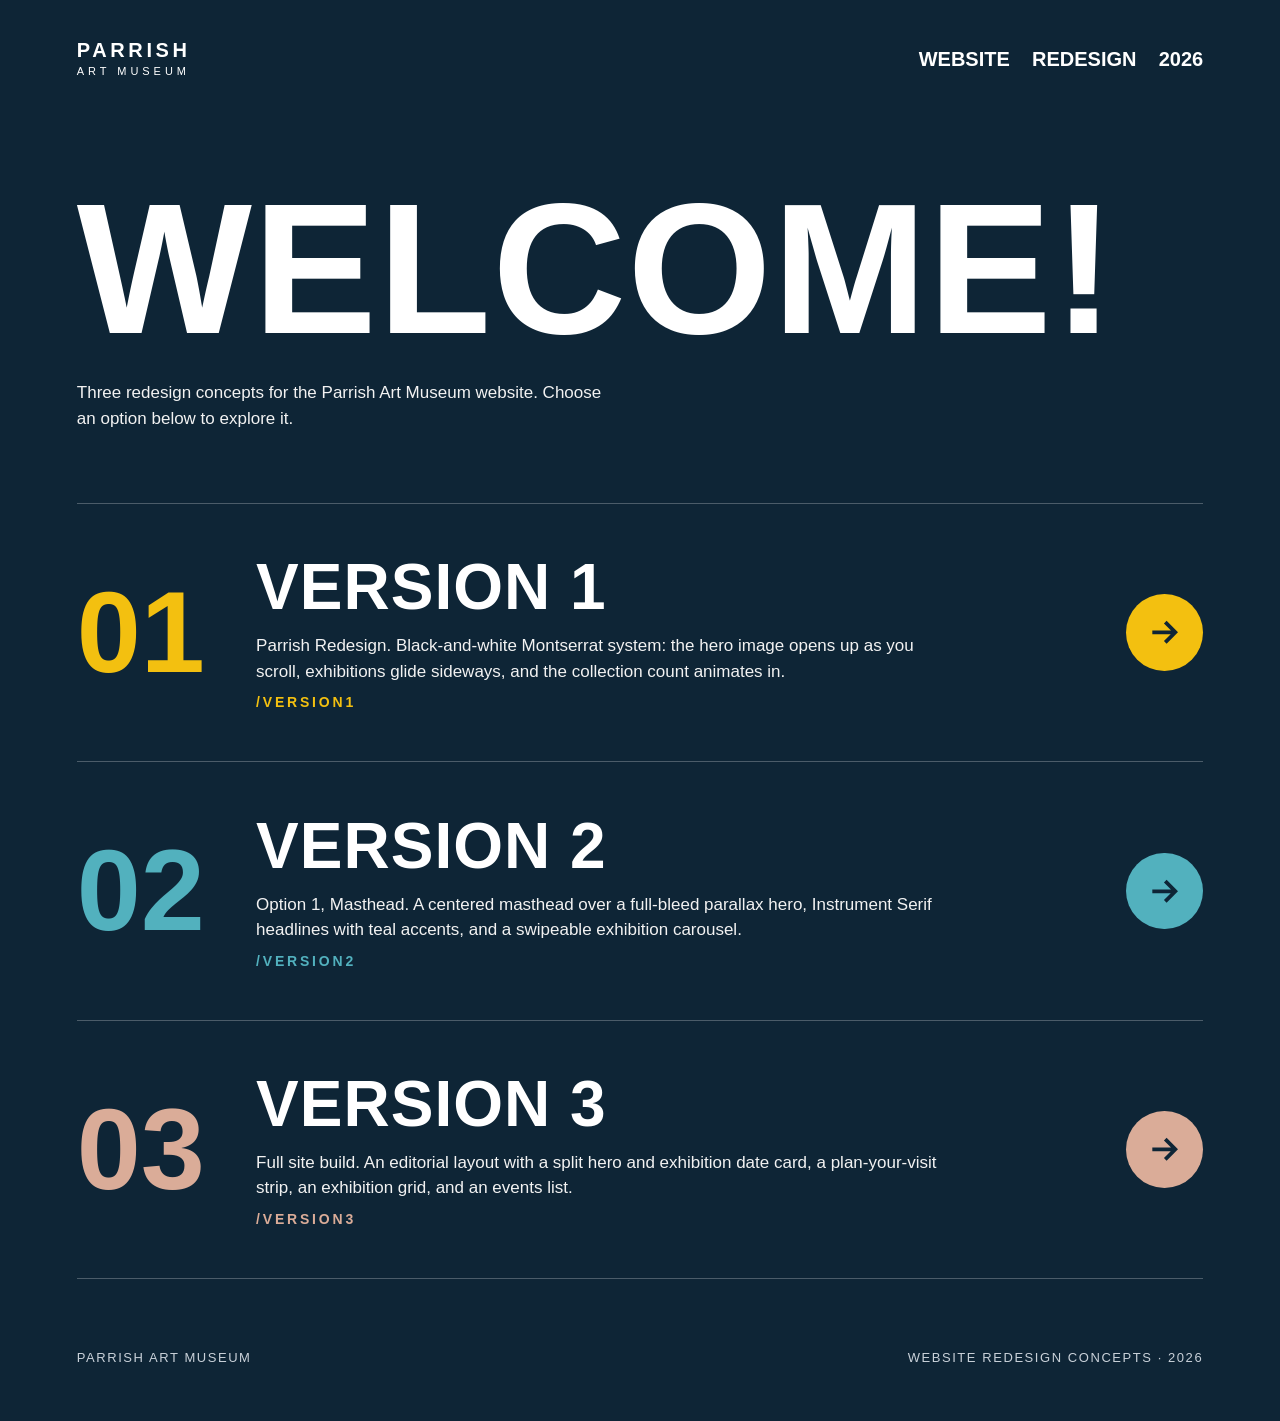
==== index.html @ 7e4fd644 "Add Parrish Art Museum redesign options site Welcome page at the root (worldsfastest.com style: no J" ====
<!doctype html><html lang=en><meta charset=utf-8><meta content="width=device-width,initial-scale=1" name=viewport><title>Welcome! Parrish Art Museum Redesign Options</title><meta content="Three website redesign concepts for the Parrish Art Museum." name=description><meta content="#0e2536" name=theme-color><meta http-equiv=Content-Security-Policy content="default-src 'none';style-src 'sha256-VtwgXTJKOHHGi5bl9LvwNJ9n7XnY6XzsssCmd6AD/yE=';img-src data:;base-uri 'none';form-action 'none'"><link href="data:image/svg+xml,%3csvg xmlns='http://www.w3.org/2000/svg' viewBox='0 0 16 16'%3e%3cpath fill='%23f3c010' d='M0 0h16v16H0z'/%3e%3cpath fill='%230e2536' fill-rule='evenodd' d='M5 3h4a3 3 0 0 1 0 6H7v4H5zm2 2v2h2a1 1 0 0 0 0-2z'/%3e%3c/svg%3e" rel=icon><style>*{box-sizing:border-box}body{margin:0;background:#0e2536;color:#fff;font:max(17px,1vw)/1.5 helvetica,arial,sans-serif}#s{position:fixed;top:.5rem;left:.5rem;z-index:9;padding:.5em 1em;background:#fff;color:#0e2536}#s:not(:focus){clip-path:inset(50%)}:focus-visible{box-shadow:0 0 0 6px #fff;outline:3px solid #0e2536;outline-offset:3px}header,main,footer{padding:0 max(16px,6%)}header{display:flex;flex-wrap:wrap;justify-content:space-between;align-items:center;gap:16px;padding-top:40px}#w{margin:0;font:700 20px/1 helvetica,arial,sans-serif;letter-spacing:.18em}#w span{display:block;margin-top:6px;font-size:11px;font-weight:400;letter-spacing:.36em}#b{margin:0;white-space:pre;font:700 20px/24px helvetica,arial,sans-serif}h1{margin:0;padding-top:12vh;font:700 clamp(44px,14.5vw,220px)/.9 helvetica,arial,sans-serif;letter-spacing:1px;text-transform:uppercase}#e{margin:28px 0 0;max-width:34rem;color:#f2f2f2}ol{list-style:none;margin:8vh 0 0;padding:0;border-top:1px solid #ffffff40}li{border-bottom:1px solid #ffffff40}li:nth-child(1){--c:#f3c010}li:nth-child(2){--c:#52b1be}li:nth-child(3){--c:#daac98}li a{display:grid;grid-template-columns:auto 1fr auto;align-items:center;gap:0 4vw;padding:clamp(28px,4vw,56px) 0;color:#fff;text-decoration:none;transition:padding .3s,background .3s}li a:hover{background:#13304a;padding-inline:2vw}.n{font:700 clamp(56px,9vw,150px)/.85 helvetica,arial,sans-serif;color:var(--c)}h2{margin:0;font:700 clamp(32px,5vw,84px)/1 helvetica,arial,sans-serif;letter-spacing:1px;text-transform:uppercase}.d{display:block;margin-top:14px;max-width:44rem;color:#f2f2f2}.u{display:block;margin-top:10px;font:700 14px helvetica,arial,sans-serif;letter-spacing:.2em;color:var(--c)}.a{display:grid;place-items:center;width:clamp(56px,6vw,96px);aspect-ratio:1;border-radius:50%;background:var(--c);color:#0e2536;transition:transform .3s}.a svg{width:45%}li a:hover .a{transform:translateX(8px)}footer{display:flex;flex-wrap:wrap;justify-content:space-between;gap:8px 24px;padding-top:56px;padding-bottom:40px;font-size:13px;letter-spacing:.12em;text-transform:uppercase;color:#c9d1d9}@media(width<700px){#b{white-space:pre-wrap;font-size:16px}li a{grid-template-columns:1fr;gap:12px}.a{display:none}}@media(prefers-reduced-motion:reduce){li a,.a{transition:none}}</style><a href=#m id=s>Skip to main content</a><header><p id=w>PARRISH<span>ART MUSEUM</span></p><p id=b>WEBSITE    REDESIGN    2026</p></header><main id=m tabindex=-1><h1>Welcome!</h1><p id=e>Three redesign concepts for the Parrish Art Museum website. Choose an option below to explore it.</p><ol><li><a href=version1/><span class=n aria-hidden=true>01</span><div><h2>Version 1</h2><span class=d>Parrish Redesign. Black-and-white Montserrat system: the hero image opens up as you scroll, exhibitions glide sideways, and the collection count animates in.</span><span class=u aria-hidden=true>/VERSION1</span></div><span class=a aria-hidden=true><svg viewBox="0 0 24 24"><path d="M3 12h16m-7-7 7 7-7 7" fill=none stroke=currentColor stroke-width=2.6 /></svg></span></a><li><a href=version2/><span class=n aria-hidden=true>02</span><div><h2>Version 2</h2><span class=d>Option 1, Masthead. A centered masthead over a full-bleed parallax hero, Instrument Serif headlines with teal accents, and a swipeable exhibition carousel.</span><span class=u aria-hidden=true>/VERSION2</span></div><span class=a aria-hidden=true><svg viewBox="0 0 24 24"><path d="M3 12h16m-7-7 7 7-7 7" fill=none stroke=currentColor stroke-width=2.6 /></svg></span></a><li><a href=version3/><span class=n aria-hidden=true>03</span><div><h2>Version 3</h2><span class=d>Full site build. An editorial layout with a split hero and exhibition date card, a plan-your-visit strip, an exhibition grid, and an events list.</span><span class=u aria-hidden=true>/VERSION3</span></div><span class=a aria-hidden=true><svg viewBox="0 0 24 24"><path d="M3 12h16m-7-7 7 7-7 7" fill=none stroke=currentColor stroke-width=2.6 /></svg></span></a></ol></main><footer><p>Parrish Art Museum</p><p>Website redesign concepts · 2026</p></footer></html>
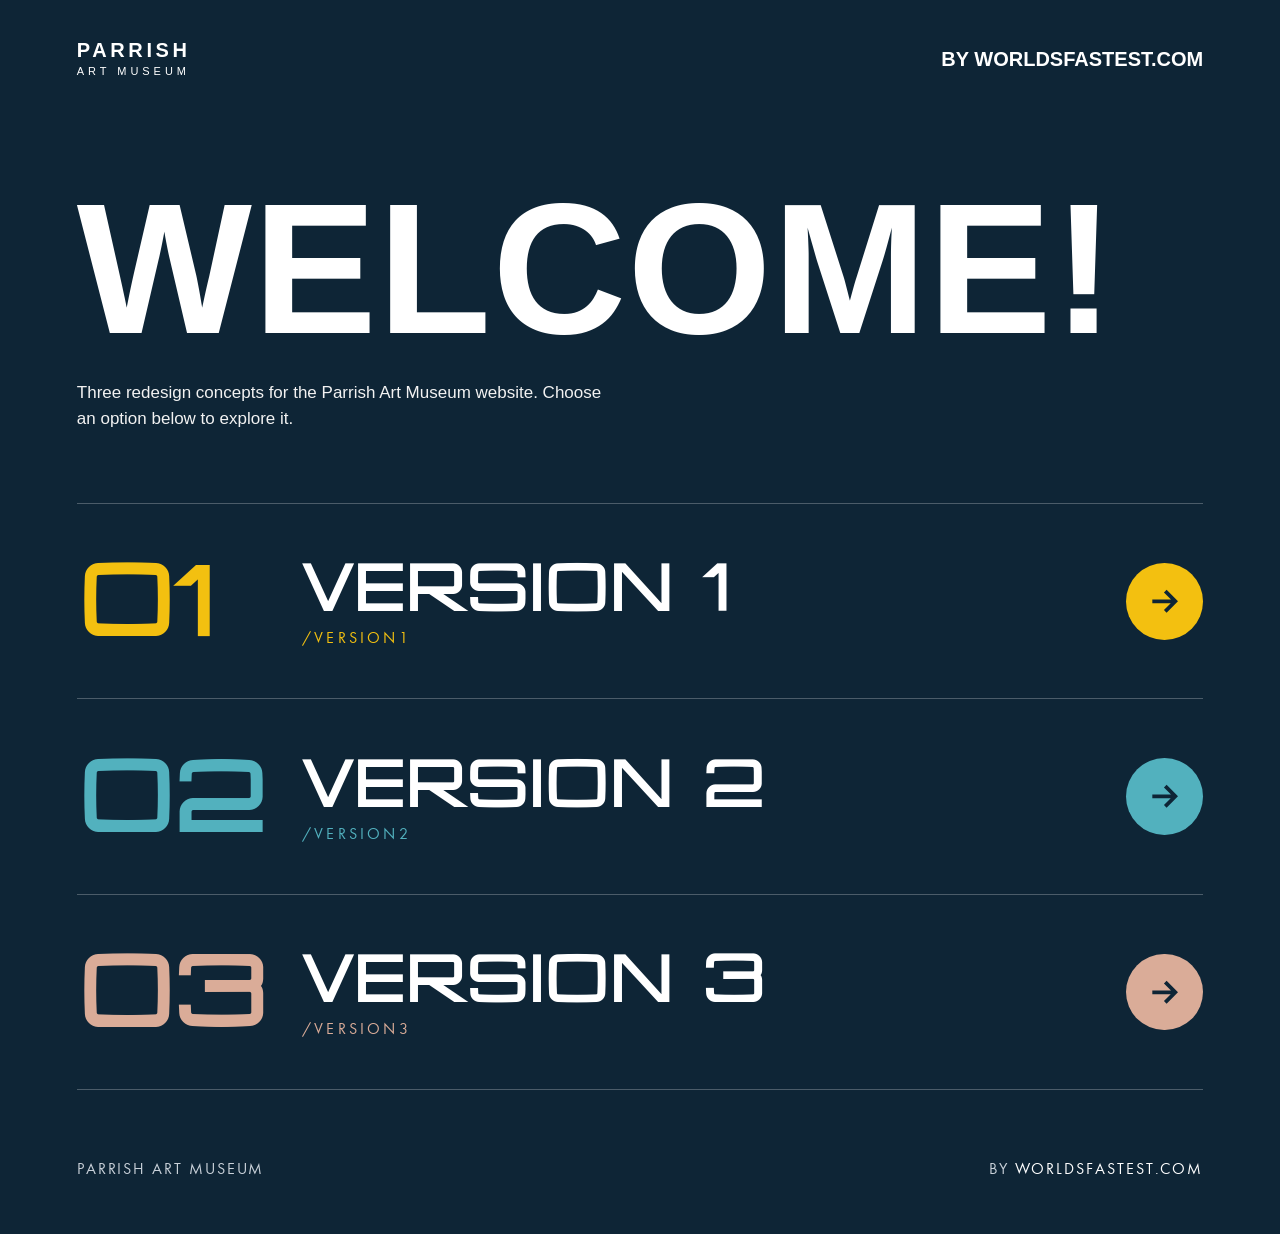
==== commit bf5be690: "Use worldsfastest.com fonts and credit on the Welcome page - Below the fold, use worldsfastest.com's" ====
--- a/index.html
+++ b/index.html
@@ -1 +1 @@
-<!doctype html><html lang=en><meta charset=utf-8><meta content="width=device-width,initial-scale=1" name=viewport><title>Welcome! Parrish Art Museum Redesign Options</title><meta content="Three website redesign concepts for the Parrish Art Museum." name=description><meta content="#0e2536" name=theme-color><meta http-equiv=Content-Security-Policy content="default-src 'none';style-src 'sha256-VtwgXTJKOHHGi5bl9LvwNJ9n7XnY6XzsssCmd6AD/yE=';img-src data:;base-uri 'none';form-action 'none'"><link href="data:image/svg+xml,%3csvg xmlns='http://www.w3.org/2000/svg' viewBox='0 0 16 16'%3e%3cpath fill='%23f3c010' d='M0 0h16v16H0z'/%3e%3cpath fill='%230e2536' fill-rule='evenodd' d='M5 3h4a3 3 0 0 1 0 6H7v4H5zm2 2v2h2a1 1 0 0 0 0-2z'/%3e%3c/svg%3e" rel=icon><style>*{box-sizing:border-box}body{margin:0;background:#0e2536;color:#fff;font:max(17px,1vw)/1.5 helvetica,arial,sans-serif}#s{position:fixed;top:.5rem;left:.5rem;z-index:9;padding:.5em 1em;background:#fff;color:#0e2536}#s:not(:focus){clip-path:inset(50%)}:focus-visible{box-shadow:0 0 0 6px #fff;outline:3px solid #0e2536;outline-offset:3px}header,main,footer{padding:0 max(16px,6%)}header{display:flex;flex-wrap:wrap;justify-content:space-between;align-items:center;gap:16px;padding-top:40px}#w{margin:0;font:700 20px/1 helvetica,arial,sans-serif;letter-spacing:.18em}#w span{display:block;margin-top:6px;font-size:11px;font-weight:400;letter-spacing:.36em}#b{margin:0;white-space:pre;font:700 20px/24px helvetica,arial,sans-serif}h1{margin:0;padding-top:12vh;font:700 clamp(44px,14.5vw,220px)/.9 helvetica,arial,sans-serif;letter-spacing:1px;text-transform:uppercase}#e{margin:28px 0 0;max-width:34rem;color:#f2f2f2}ol{list-style:none;margin:8vh 0 0;padding:0;border-top:1px solid #ffffff40}li{border-bottom:1px solid #ffffff40}li:nth-child(1){--c:#f3c010}li:nth-child(2){--c:#52b1be}li:nth-child(3){--c:#daac98}li a{display:grid;grid-template-columns:auto 1fr auto;align-items:center;gap:0 4vw;padding:clamp(28px,4vw,56px) 0;color:#fff;text-decoration:none;transition:padding .3s,background .3s}li a:hover{background:#13304a;padding-inline:2vw}.n{font:700 clamp(56px,9vw,150px)/.85 helvetica,arial,sans-serif;color:var(--c)}h2{margin:0;font:700 clamp(32px,5vw,84px)/1 helvetica,arial,sans-serif;letter-spacing:1px;text-transform:uppercase}.d{display:block;margin-top:14px;max-width:44rem;color:#f2f2f2}.u{display:block;margin-top:10px;font:700 14px helvetica,arial,sans-serif;letter-spacing:.2em;color:var(--c)}.a{display:grid;place-items:center;width:clamp(56px,6vw,96px);aspect-ratio:1;border-radius:50%;background:var(--c);color:#0e2536;transition:transform .3s}.a svg{width:45%}li a:hover .a{transform:translateX(8px)}footer{display:flex;flex-wrap:wrap;justify-content:space-between;gap:8px 24px;padding-top:56px;padding-bottom:40px;font-size:13px;letter-spacing:.12em;text-transform:uppercase;color:#c9d1d9}@media(width<700px){#b{white-space:pre-wrap;font-size:16px}li a{grid-template-columns:1fr;gap:12px}.a{display:none}}@media(prefers-reduced-motion:reduce){li a,.a{transition:none}}</style><a href=#m id=s>Skip to main content</a><header><p id=w>PARRISH<span>ART MUSEUM</span></p><p id=b>WEBSITE    REDESIGN    2026</p></header><main id=m tabindex=-1><h1>Welcome!</h1><p id=e>Three redesign concepts for the Parrish Art Museum website. Choose an option below to explore it.</p><ol><li><a href=version1/><span class=n aria-hidden=true>01</span><div><h2>Version 1</h2><span class=d>Parrish Redesign. Black-and-white Montserrat system: the hero image opens up as you scroll, exhibitions glide sideways, and the collection count animates in.</span><span class=u aria-hidden=true>/VERSION1</span></div><span class=a aria-hidden=true><svg viewBox="0 0 24 24"><path d="M3 12h16m-7-7 7 7-7 7" fill=none stroke=currentColor stroke-width=2.6 /></svg></span></a><li><a href=version2/><span class=n aria-hidden=true>02</span><div><h2>Version 2</h2><span class=d>Option 1, Masthead. A centered masthead over a full-bleed parallax hero, Instrument Serif headlines with teal accents, and a swipeable exhibition carousel.</span><span class=u aria-hidden=true>/VERSION2</span></div><span class=a aria-hidden=true><svg viewBox="0 0 24 24"><path d="M3 12h16m-7-7 7 7-7 7" fill=none stroke=currentColor stroke-width=2.6 /></svg></span></a><li><a href=version3/><span class=n aria-hidden=true>03</span><div><h2>Version 3</h2><span class=d>Full site build. An editorial layout with a split hero and exhibition date card, a plan-your-visit strip, an exhibition grid, and an events list.</span><span class=u aria-hidden=true>/VERSION3</span></div><span class=a aria-hidden=true><svg viewBox="0 0 24 24"><path d="M3 12h16m-7-7 7 7-7 7" fill=none stroke=currentColor stroke-width=2.6 /></svg></span></a></ol></main><footer><p>Parrish Art Museum</p><p>Website redesign concepts · 2026</p></footer></html>
+<!doctype html><html lang=en><meta charset=utf-8><meta content="width=device-width,initial-scale=1" name=viewport><title>Welcome! Parrish Art Museum Redesign Options</title><meta content="Three website redesign concepts for the Parrish Art Museum." name=description><meta content="#0e2536" name=theme-color><meta http-equiv=Content-Security-Policy content="default-src 'none';style-src 'sha256-M+ViPENDvwoaQuqhEBjz+xzzgq8AfEJJVu5cIdowAOw=';img-src data:;font-src 'self';base-uri 'none';form-action 'none'"><link href="data:image/svg+xml,%3csvg xmlns='http://www.w3.org/2000/svg' viewBox='0 0 16 16'%3e%3cpath fill='%23f3c010' d='M0 0h16v16H0z'/%3e%3cpath fill='%230e2536' fill-rule='evenodd' d='M5 3h4a3 3 0 0 1 0 6H7v4H5zm2 2v2h2a1 1 0 0 0 0-2z'/%3e%3c/svg%3e" rel=icon><style>@font-face{font-family:f;font-display:swap;src:url(fonts/wfw-f.woff2) format('woff2')}@font-face{font-family:r;font-display:swap;src:url(fonts/wfw-r.woff2) format('woff2')}*{box-sizing:border-box}body{margin:0;background:#0e2536;color:#fff;font:max(17px,1vw)/1.5 helvetica,arial,sans-serif}#s{position:fixed;top:.5rem;left:.5rem;z-index:9;padding:.5em 1em;background:#fff;color:#0e2536}#s:not(:focus){clip-path:inset(50%)}:focus-visible{box-shadow:0 0 0 6px #fff;outline:3px solid #0e2536;outline-offset:3px}header,main,footer{padding:0 max(16px,6%)}header{display:flex;flex-wrap:wrap;justify-content:space-between;align-items:center;gap:16px;padding-top:40px}#w{margin:0;font:700 20px/1 helvetica,arial,sans-serif;letter-spacing:.18em}#w span{display:block;margin-top:6px;font-size:11px;font-weight:400;letter-spacing:.36em}#b{margin:0;font:700 20px/24px helvetica,arial,sans-serif;text-transform:uppercase}h1{margin:0;padding-top:12vh;font:700 clamp(44px,14.5vw,220px)/.9 helvetica,arial,sans-serif;letter-spacing:1px;text-transform:uppercase}#e{margin:28px 0 0;max-width:34rem;color:#f2f2f2}ol{list-style:none;margin:8vh 0 0;padding:0;border-top:1px solid #ffffff40}li{border-bottom:1px solid #ffffff40}li:nth-child(1){--c:#f3c010}li:nth-child(2){--c:#52b1be}li:nth-child(3){--c:#daac98}li a{display:grid;grid-template-columns:20% 1fr auto;align-items:center;gap:0;padding:clamp(28px,4vw,56px) 0;color:#fff;text-decoration:none;transition:padding .3s,background .3s}li a:hover{background:#13304a;padding-inline:2vw}.n{font:700 clamp(52px,7.5vw,140px)/.85 r,helvetica,arial,sans-serif;color:var(--c)}h2{margin:0;font:700 clamp(32px,5vw,84px)/1 r,helvetica,arial,sans-serif;letter-spacing:1px;text-transform:uppercase}.u{display:block;margin-top:12px;font:16px f,helvetica,arial,sans-serif;letter-spacing:.2em;color:var(--c)}.a{display:grid;place-items:center;width:clamp(56px,6vw,96px);aspect-ratio:1;border-radius:50%;background:var(--c);color:#0e2536;transition:transform .3s}.a svg{width:45%}li a:hover .a{transform:translateX(8px)}footer{display:flex;flex-wrap:wrap;justify-content:space-between;gap:8px 24px;padding-top:56px;padding-bottom:40px;font:16px f,helvetica,arial,sans-serif;letter-spacing:.12em;text-transform:uppercase;color:#c9d1d9}header a,footer a{color:#fff;text-decoration:none}header a:hover,footer a:hover{text-decoration:underline;text-underline-offset:4px}@media(width<700px){#b{font-size:16px}li a{grid-template-columns:1fr;gap:12px}.a{display:none}}@media(prefers-reduced-motion:reduce){li a,.a{transition:none}}</style><a href=#m id=s>Skip to main content</a><header><p id=w>PARRISH<span>ART MUSEUM</span></p><p id=b>By <a href=https://worldsfastest.com>Worldsfastest.com</a></p></header><main id=m tabindex=-1><h1>Welcome!</h1><p id=e>Three redesign concepts for the Parrish Art Museum website. Choose an option below to explore it.</p><ol><li><a href=version1/><span class=n aria-hidden=true>01</span><div><h2>Version 1</h2><span class=u aria-hidden=true>/VERSION1</span></div><span class=a aria-hidden=true><svg viewBox="0 0 24 24"><path d="M3 12h16m-7-7 7 7-7 7" fill=none stroke=currentColor stroke-width=2.6 /></svg></span></a><li><a href=version2/><span class=n aria-hidden=true>02</span><div><h2>Version 2</h2><span class=u aria-hidden=true>/VERSION2</span></div><span class=a aria-hidden=true><svg viewBox="0 0 24 24"><path d="M3 12h16m-7-7 7 7-7 7" fill=none stroke=currentColor stroke-width=2.6 /></svg></span></a><li><a href=version3/><span class=n aria-hidden=true>03</span><div><h2>Version 3</h2><span class=u aria-hidden=true>/VERSION3</span></div><span class=a aria-hidden=true><svg viewBox="0 0 24 24"><path d="M3 12h16m-7-7 7 7-7 7" fill=none stroke=currentColor stroke-width=2.6 /></svg></span></a></ol></main><footer><p>Parrish Art Museum</p><p>By <a href=https://worldsfastest.com>Worldsfastest.com</a></p></footer></html>
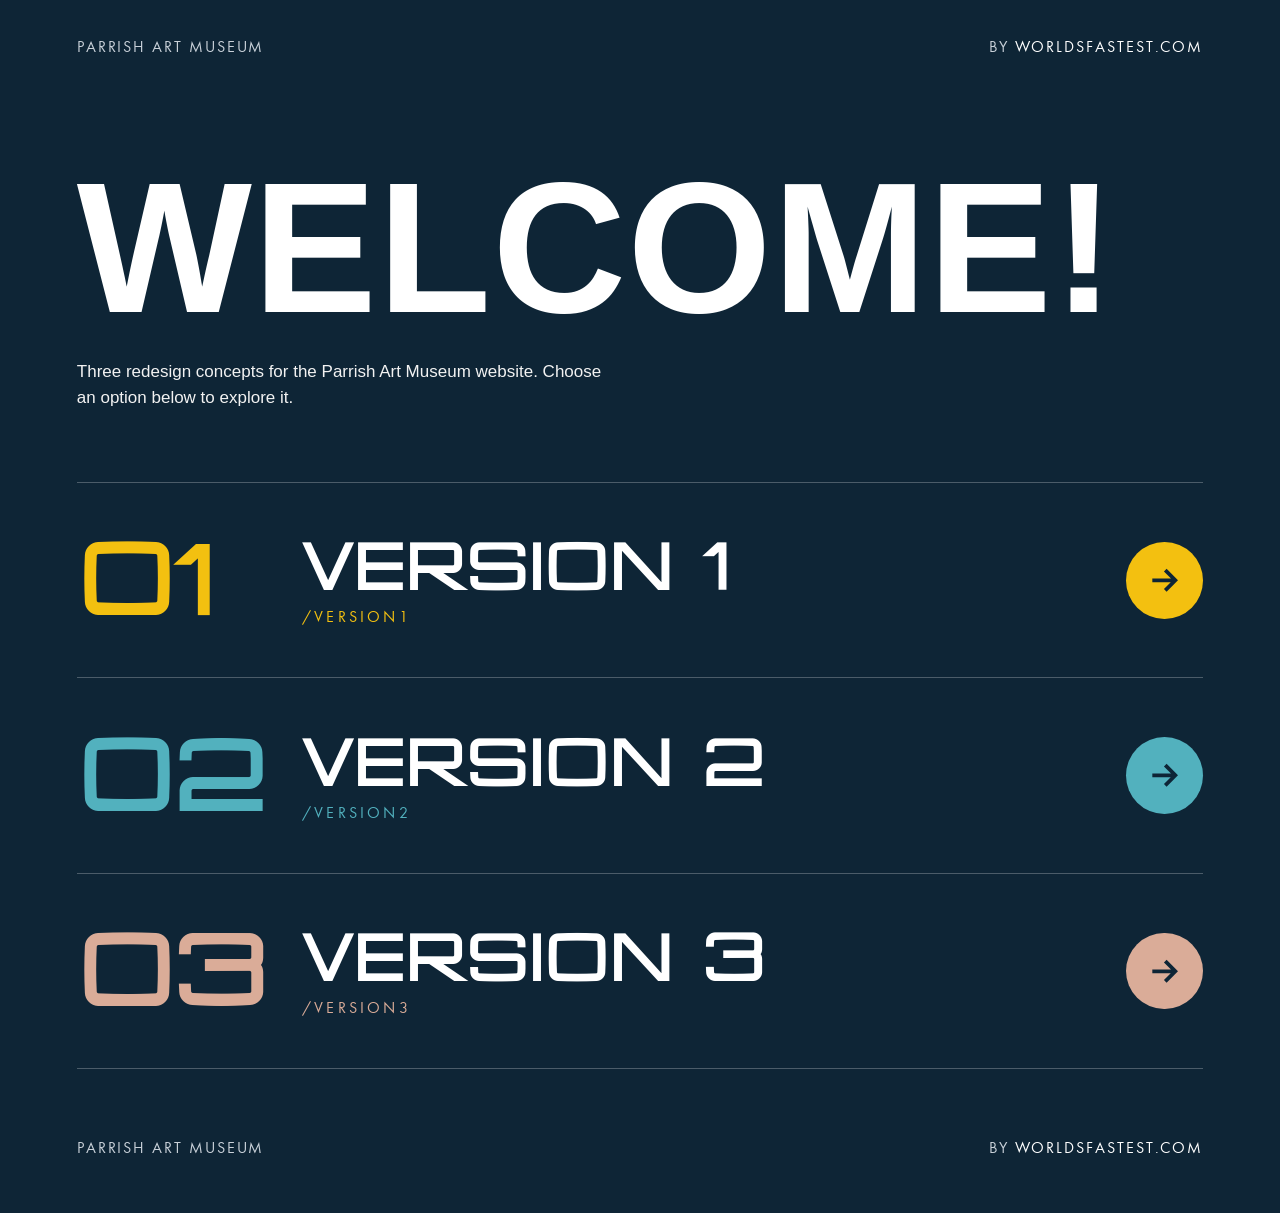
==== commit d1783e1f: "Update index.html" ====
--- a/index.html
+++ b/index.html
@@ -1 +1 @@
-<!doctype html><html lang=en><meta charset=utf-8><meta content="width=device-width,initial-scale=1" name=viewport><title>Welcome! Parrish Art Museum Redesign Options</title><meta content="Three website redesign concepts for the Parrish Art Museum." name=description><meta content="#0e2536" name=theme-color><meta http-equiv=Content-Security-Policy content="default-src 'none';style-src 'sha256-M+ViPENDvwoaQuqhEBjz+xzzgq8AfEJJVu5cIdowAOw=';img-src data:;font-src 'self';base-uri 'none';form-action 'none'"><link href="data:image/svg+xml,%3csvg xmlns='http://www.w3.org/2000/svg' viewBox='0 0 16 16'%3e%3cpath fill='%23f3c010' d='M0 0h16v16H0z'/%3e%3cpath fill='%230e2536' fill-rule='evenodd' d='M5 3h4a3 3 0 0 1 0 6H7v4H5zm2 2v2h2a1 1 0 0 0 0-2z'/%3e%3c/svg%3e" rel=icon><style>@font-face{font-family:f;font-display:swap;src:url(fonts/wfw-f.woff2) format('woff2')}@font-face{font-family:r;font-display:swap;src:url(fonts/wfw-r.woff2) format('woff2')}*{box-sizing:border-box}body{margin:0;background:#0e2536;color:#fff;font:max(17px,1vw)/1.5 helvetica,arial,sans-serif}#s{position:fixed;top:.5rem;left:.5rem;z-index:9;padding:.5em 1em;background:#fff;color:#0e2536}#s:not(:focus){clip-path:inset(50%)}:focus-visible{box-shadow:0 0 0 6px #fff;outline:3px solid #0e2536;outline-offset:3px}header,main,footer{padding:0 max(16px,6%)}header{display:flex;flex-wrap:wrap;justify-content:space-between;align-items:center;gap:16px;padding-top:40px}#w{margin:0;font:700 20px/1 helvetica,arial,sans-serif;letter-spacing:.18em}#w span{display:block;margin-top:6px;font-size:11px;font-weight:400;letter-spacing:.36em}#b{margin:0;font:700 20px/24px helvetica,arial,sans-serif;text-transform:uppercase}h1{margin:0;padding-top:12vh;font:700 clamp(44px,14.5vw,220px)/.9 helvetica,arial,sans-serif;letter-spacing:1px;text-transform:uppercase}#e{margin:28px 0 0;max-width:34rem;color:#f2f2f2}ol{list-style:none;margin:8vh 0 0;padding:0;border-top:1px solid #ffffff40}li{border-bottom:1px solid #ffffff40}li:nth-child(1){--c:#f3c010}li:nth-child(2){--c:#52b1be}li:nth-child(3){--c:#daac98}li a{display:grid;grid-template-columns:20% 1fr auto;align-items:center;gap:0;padding:clamp(28px,4vw,56px) 0;color:#fff;text-decoration:none;transition:padding .3s,background .3s}li a:hover{background:#13304a;padding-inline:2vw}.n{font:700 clamp(52px,7.5vw,140px)/.85 r,helvetica,arial,sans-serif;color:var(--c)}h2{margin:0;font:700 clamp(32px,5vw,84px)/1 r,helvetica,arial,sans-serif;letter-spacing:1px;text-transform:uppercase}.u{display:block;margin-top:12px;font:16px f,helvetica,arial,sans-serif;letter-spacing:.2em;color:var(--c)}.a{display:grid;place-items:center;width:clamp(56px,6vw,96px);aspect-ratio:1;border-radius:50%;background:var(--c);color:#0e2536;transition:transform .3s}.a svg{width:45%}li a:hover .a{transform:translateX(8px)}footer{display:flex;flex-wrap:wrap;justify-content:space-between;gap:8px 24px;padding-top:56px;padding-bottom:40px;font:16px f,helvetica,arial,sans-serif;letter-spacing:.12em;text-transform:uppercase;color:#c9d1d9}header a,footer a{color:#fff;text-decoration:none}header a:hover,footer a:hover{text-decoration:underline;text-underline-offset:4px}@media(width<700px){#b{font-size:16px}li a{grid-template-columns:1fr;gap:12px}.a{display:none}}@media(prefers-reduced-motion:reduce){li a,.a{transition:none}}</style><a href=#m id=s>Skip to main content</a><header><p id=w>PARRISH<span>ART MUSEUM</span></p><p id=b>By <a href=https://worldsfastest.com>Worldsfastest.com</a></p></header><main id=m tabindex=-1><h1>Welcome!</h1><p id=e>Three redesign concepts for the Parrish Art Museum website. Choose an option below to explore it.</p><ol><li><a href=version1/><span class=n aria-hidden=true>01</span><div><h2>Version 1</h2><span class=u aria-hidden=true>/VERSION1</span></div><span class=a aria-hidden=true><svg viewBox="0 0 24 24"><path d="M3 12h16m-7-7 7 7-7 7" fill=none stroke=currentColor stroke-width=2.6 /></svg></span></a><li><a href=version2/><span class=n aria-hidden=true>02</span><div><h2>Version 2</h2><span class=u aria-hidden=true>/VERSION2</span></div><span class=a aria-hidden=true><svg viewBox="0 0 24 24"><path d="M3 12h16m-7-7 7 7-7 7" fill=none stroke=currentColor stroke-width=2.6 /></svg></span></a><li><a href=version3/><span class=n aria-hidden=true>03</span><div><h2>Version 3</h2><span class=u aria-hidden=true>/VERSION3</span></div><span class=a aria-hidden=true><svg viewBox="0 0 24 24"><path d="M3 12h16m-7-7 7 7-7 7" fill=none stroke=currentColor stroke-width=2.6 /></svg></span></a></ol></main><footer><p>Parrish Art Museum</p><p>By <a href=https://worldsfastest.com>Worldsfastest.com</a></p></footer></html>
+<!doctype html><html lang=en><meta charset=utf-8><meta content="width=device-width,initial-scale=1" name=viewport><title>Welcome! Parrish Art Museum Redesign Options</title><meta content="Three website redesign concepts for the Parrish Art Museum." name=description><meta content="#0e2536" name=theme-color><meta http-equiv=Content-Security-Policy content="default-src 'none';style-src 'sha256-GBa4FWDMSfsC2GYCq6T5JOivXtzzxbxSp+jmuSZUo4c=';img-src data:;font-src 'self';base-uri 'none';form-action 'none'"><link href=fonts/wfw-f.woff2 rel=preload as=font type=font/woff2 crossorigin><link href="data:image/svg+xml,%3csvg xmlns='http://www.w3.org/2000/svg' viewBox='0 0 16 16'%3e%3cpath fill='%23f3c010' d='M0 0h16v16H0z'/%3e%3cpath fill='%230e2536' fill-rule='evenodd' d='M5 3h4a3 3 0 0 1 0 6H7v4H5zm2 2v2h2a1 1 0 0 0 0-2z'/%3e%3c/svg%3e" rel=icon><style>@font-face{font-family:f;font-display:block;src:url(fonts/wfw-f.woff2) format('woff2')}@font-face{font-family:r;font-display:swap;src:url(fonts/wfw-r.woff2) format('woff2')}*{box-sizing:border-box}body{margin:0;background:#0e2536;color:#fff;font:max(17px,1vw)/1.5 helvetica,arial,sans-serif}#s{position:fixed;top:.5rem;left:.5rem;z-index:9;padding:.5em 1em;background:#fff;color:#0e2536}#s:not(:focus){clip-path:inset(50%)}:focus-visible{box-shadow:0 0 0 6px #fff;outline:3px solid #0e2536;outline-offset:3px}header,main,footer{padding:0 max(16px,6%)}header{display:flex;flex-wrap:wrap;justify-content:space-between;align-items:center;gap:8px 24px;padding-top:40px;font:16px f,sans-serif;letter-spacing:.12em;text-transform:uppercase;color:#c9d1d9}header p{margin:0}h1{margin:0;padding-top:12vh;font:700 clamp(44px,14.5vw,220px)/.9 helvetica,arial,sans-serif;letter-spacing:1px;text-transform:uppercase}#e{margin:28px 0 0;max-width:34rem;color:#f2f2f2}ol{list-style:none;margin:8vh 0 0;padding:0;border-top:1px solid #ffffff40}li{border-bottom:1px solid #ffffff40}li:nth-child(1){--c:#f3c010}li:nth-child(2){--c:#52b1be}li:nth-child(3){--c:#daac98}li a{display:grid;grid-template-columns:20% 1fr auto;align-items:center;gap:0;padding:clamp(28px,4vw,56px) 0;color:#fff;text-decoration:none;transition:padding .3s,background .3s}li a:hover{background:#13304a;padding-inline:2vw}.n{font:700 clamp(52px,7.5vw,140px)/.85 r,sans-serif;color:var(--c)}h2{margin:0;font:700 clamp(32px,5vw,84px)/1 r,sans-serif;letter-spacing:1px;text-transform:uppercase}.u{display:block;margin-top:12px;font:16px f,sans-serif;letter-spacing:.2em;color:var(--c)}.a{display:grid;place-items:center;width:clamp(56px,6vw,96px);aspect-ratio:1;border-radius:50%;background:var(--c);color:#0e2536;transition:transform .3s}.a svg{width:45%}li a:hover .a{transform:translateX(8px)}footer{display:flex;flex-wrap:wrap;justify-content:space-between;gap:8px 24px;padding-top:56px;padding-bottom:40px;font:16px f,sans-serif;letter-spacing:.12em;text-transform:uppercase;color:#c9d1d9}header a,footer a{color:#fff;text-decoration:none}header a:hover,footer a:hover{text-decoration:underline;text-underline-offset:4px}@media(width<700px){li a{grid-template-columns:1fr;gap:12px}.a{display:none}}@media(prefers-reduced-motion:reduce){li a,.a{transition:none}}</style><a href=#m id=s>Skip to main content</a><header><p>Parrish Art Museum</p><p>By <a href=https://worldsfastest.com>Worldsfastest.com</a></p></header><main id=m tabindex=-1><h1>Welcome!</h1><p id=e>Three redesign concepts for the Parrish Art Museum website. Choose an option below to explore it.</p><ol><li><a href=version1/><span class=n aria-hidden=true>01</span><div><h2>Version 1</h2><span class=u aria-hidden=true>/VERSION1</span></div><span class=a aria-hidden=true><svg viewBox="0 0 24 24"><path d="M3 12h16m-7-7 7 7-7 7" fill=none stroke=currentColor stroke-width=2.6 /></svg></span></a><li><a href=version2/><span class=n aria-hidden=true>02</span><div><h2>Version 2</h2><span class=u aria-hidden=true>/VERSION2</span></div><span class=a aria-hidden=true><svg viewBox="0 0 24 24"><path d="M3 12h16m-7-7 7 7-7 7" fill=none stroke=currentColor stroke-width=2.6 /></svg></span></a><li><a href=version3/><span class=n aria-hidden=true>03</span><div><h2>Version 3</h2><span class=u aria-hidden=true>/VERSION3</span></div><span class=a aria-hidden=true><svg viewBox="0 0 24 24"><path d="M3 12h16m-7-7 7 7-7 7" fill=none stroke=currentColor stroke-width=2.6 /></svg></span></a></ol></main><footer><p>Parrish Art Museum</p><p>By <a href=https://worldsfastest.com>Worldsfastest.com</a></p></footer></html>
